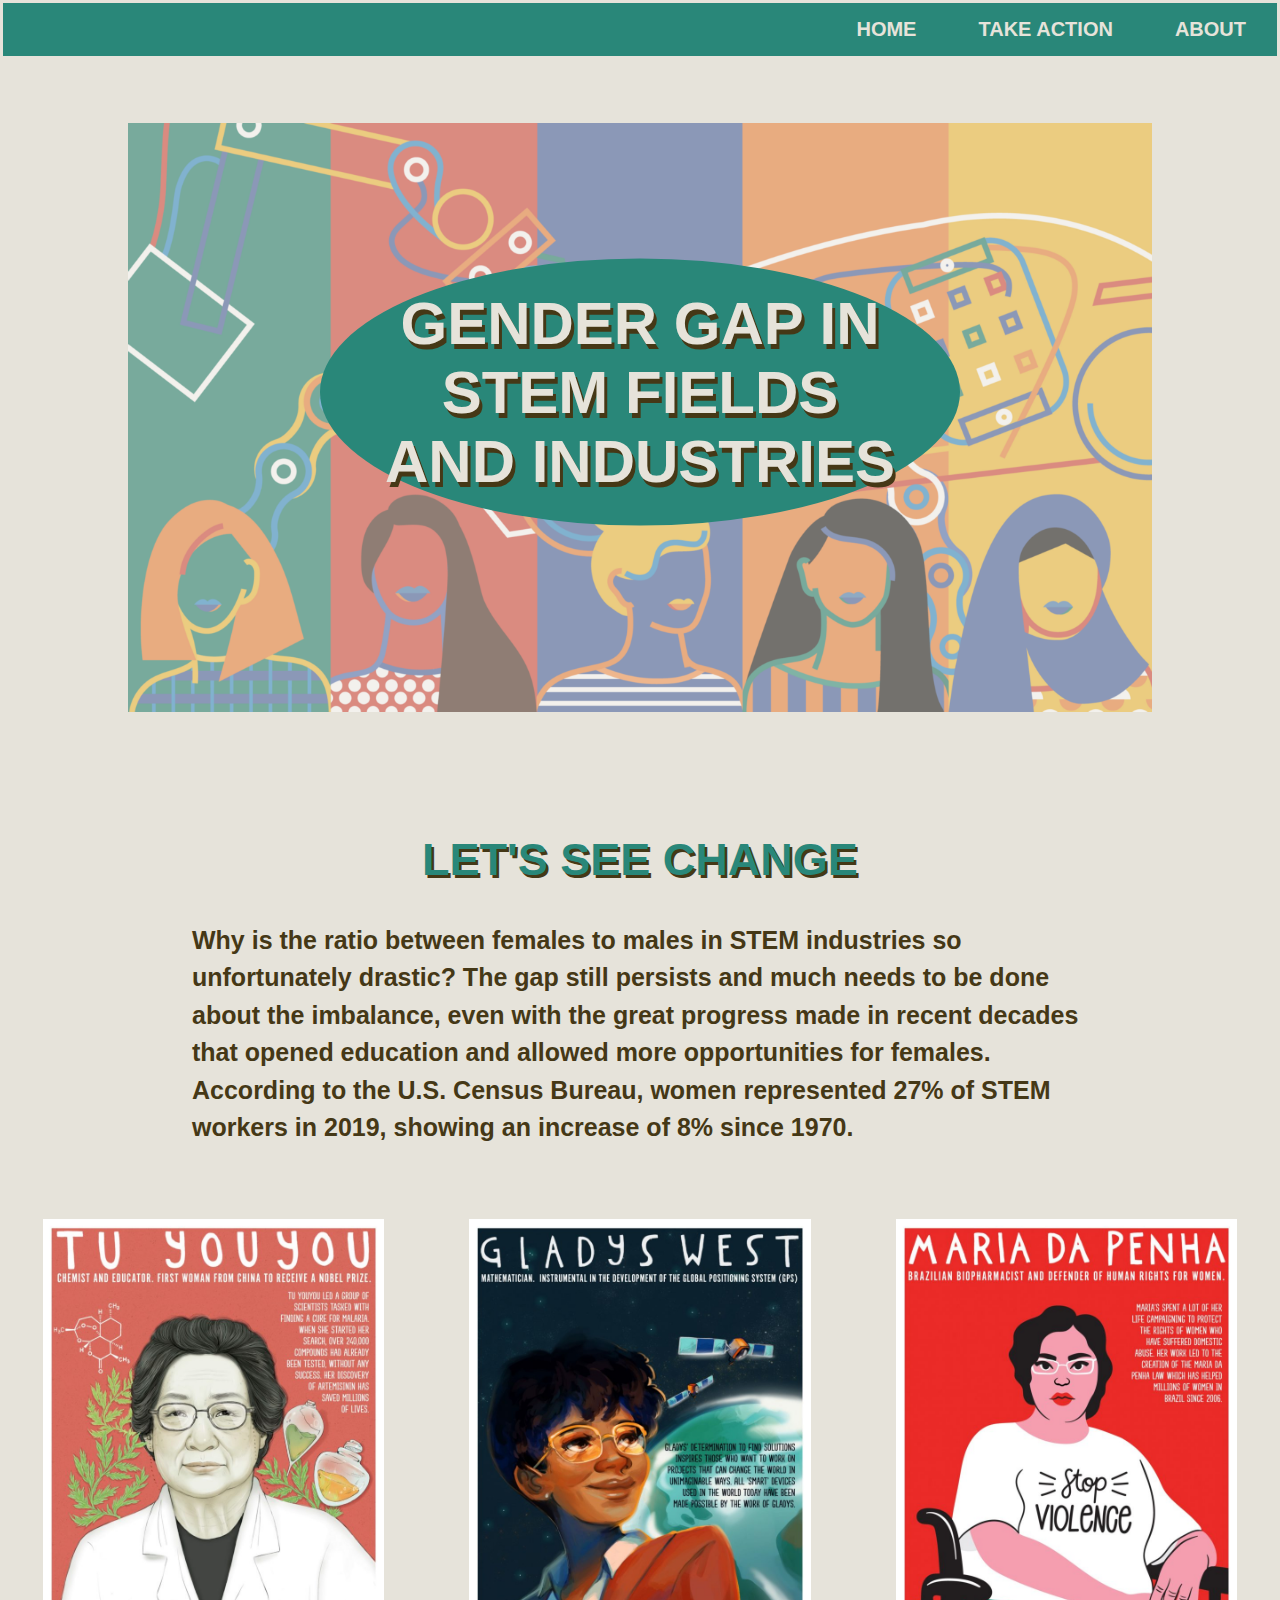
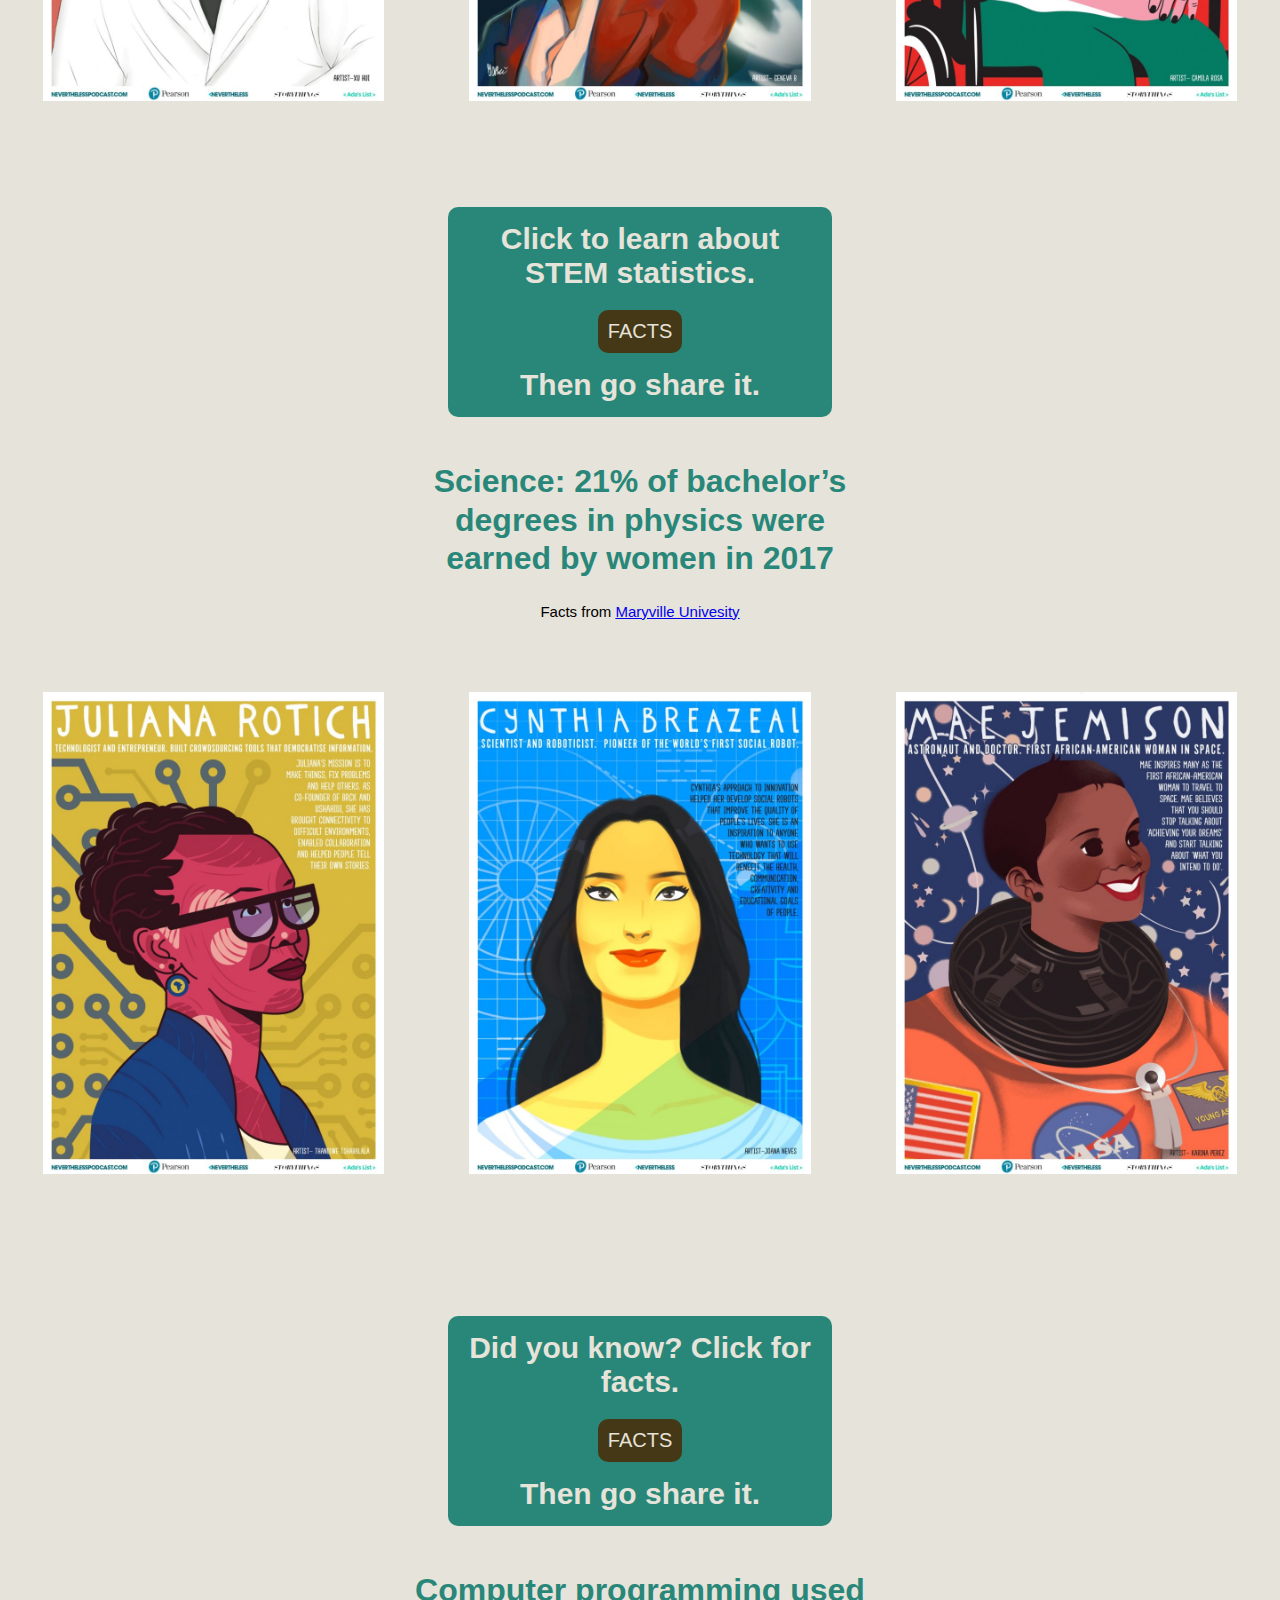
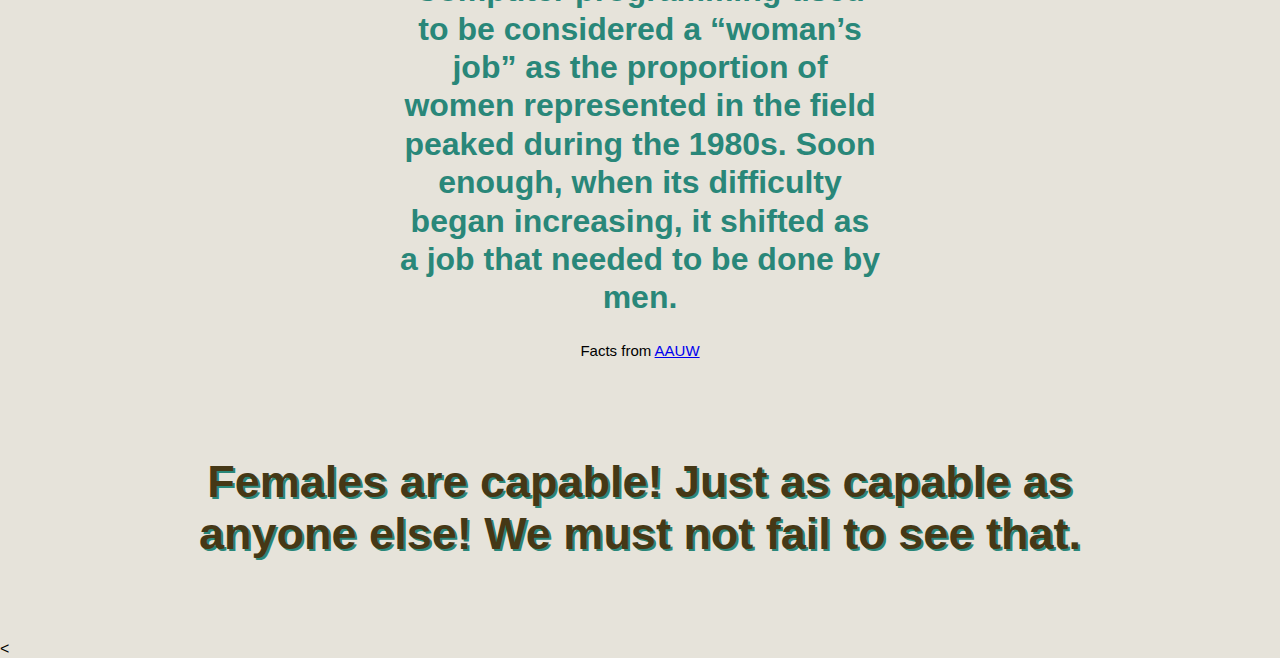
==== index.html @ 2160bc9c "Update index.html" ====
<!DOCTYPE html>
<html lang="en">
  <head>
    <title>Gender Gap in STEM</title>
    <meta charset="utf-8" />
    <meta http-equiv="X-UA-Compatible" content="IE=edge" />
    <meta name="viewport" content="width=device-width, initial-scale=1" />

    <!-- import the webpage's stylesheets -->
    <link rel="stylesheet" href="style.css" />
    <script src="script.js" type="text/javascript"></script>

  </head>

<!-- NAV BAR -->
	<nav>
      <ul class="nav-bar">
        <li class="nav-item"><a href="about.html">About</a></li>
        <li class="nav-item"><a href="take-action.html">Take Action</a></li>
        <li class="nav-item"><a href="index.html">Home</a></li>
      </ul>
    </nav>


<!-- HEADER SCREEN (IMAGES? QU0TE?) -->
<body>

<div class="container">
  <img src="assets/STEMBanner.png" alt="Image of Women in Stem lined up" style="width:80%;">
  <div class="centered"><p>GENDER GAP IN STEM FIELDS AND INDUSTRIES</p>
	</div>
</div>

<br><br><br>
<br><br><br>
	
<!-- TEXT INFO  -->
<p class="subtitle">Let's See Change</p>
<br><br> 

<p class="information">Why is the ratio between females to males in STEM industries so unfortunately drastic? The gap still persists and much needs to be done about the imbalance, even with the great progress made in recent decades that opened education and allowed more opportunities for females. According to the U.S. Census Bureau, women represented 27% of STEM workers in 2019, showing an increase of 8% since 1970.</p>

<br><br>
<br><br>

<!-- ROW OF IMAGES --> 
	
<div class="row">
	<div class="item">
		<img src="assets/tuYouyou.jpg" style="width:80%">
	</div>

	<div class="item">
		<img src="assets/gladysWest.jpg" style="width:80%">
	</div>

	<div class="item">
		<img src="assets/mariaDaPenha.jpg" style="width:80%">
	</div>
</div>

<br><br>
<br><br>

<!-- STATISTICS FACT GENERATOR  -->

<div class="generatorFact">
  <p>Click to learn about STEM statistics.</p>
	<button id="factBtn">FACTS</button>
  <p>Then go share it.</p>
</div>
	
        <p id="fact">Science: 21% of bachelor’s degrees in physics were earned by women in 2017</p>
        <p class="attribution">Facts from <a href="https://online.maryville.edu/blog/women-in-stem-a-guide-to-bridging-the-gender-gap/">Maryville Univesity</a></p>

<br><br>
<br><br>

<!-- ROW OF IMAGES -->
	
<div class="row">
	<div class="item">
		<img src="assets/julianaRotich.jpg" style="width:80%">
	</div>

	<div class="item">
		<img src="assets/cynthiaBreazeal.jpg" style="width:80%">
	</div>

	<div class="item">
		<img src="assets/maeCJemison.jpg" style="width:80%">
	</div>
</div>

<br><br><br>
<br><br><br>
	
<!-- DID YOU KNOW? FACT GENERATOR -->

<div class="generatorFact2">
  <p>Did you know? Click for facts.</p>
	<button id="factBtn2">FACTS</button>
  <p>Then go share it.</p>
</div>
	
        <p id="fact2">Computer programming used to be considered a “woman’s job” as the proportion of women represented in the field peaked during the 1980s. Soon enough, when its difficulty began increasing, it shifted as a job that needed to be done by men. 
</p>
        <p class="attribution2">Facts from <a href="https://www.aauw.org/resources/research/the-stem-gap/">AAUW</a></p>
</body>
</html>

<br><br>
<br><br>

<!-- ENDING -->

<p class="bold">Females are capable! Just as capable as anyone else! We must not fail to see that.</p>

<br><br>
<br><
---- style.css ----
* {
	margin:0px;
	padding:0px;
	font-family:"Roboto Mono", sans-serif;
}

body {
	background-color: #E6E3DA;
}


/* STYLE NAV BAR */
ul.nav-bar {
	list-style-type: none;
	overflow:hidden;
	
	background-color:#298779;
	border-style:solid;
	border-color:#E6E3DA;
}

li.nav-item {
	display:inline;
	float:right;
	padding: 15px;
}

li.nav-item a {
	font-size: 20px;
	color: #E6E3DA;

	padding-top: 14px;
	padding-bottom: 14px;
	padding-left:16px;
	padding-right:16px;
	text-decoration:none;
	text-transform: uppercase;
	font-weight:bold;
}

li.nav-item a:hover {
	background-color:#E6E3DA;
	color:#298779;
}

/* CONTAINER HOLDING THE IMAGE AND THE TEXT */
.container img{
	height:50%;
	padding-top:5%;
	opacity:0.5;
	object-fit:cover;
}

.container {
	font-size:60px;
  position: relative;
  text-align: center;
  color:#E6E3DA;
	font-weight:bold;
}

.container p {
	text-shadow: 3px 5px #453816;
	border-radius:50%;
	padding:30px 60px;
	background-color:#298779;
	
}

.centered {
  position: absolute;
  top: 50%;
  left: 50%;
  transform: translate(-50%, -50%);
}

/* STYLE HOME PAGE TEXT INFORMATION */
.subtitle {
	text-shadow: 2.5px 3px #453816;
	font-weight:bold;
	color:#298779;
	font-size:45px;
	text-transform:uppercase;
	text-align:center;
	margin:0% 25%;
}

.information {
	font-weight:bold;
	color:#453816;
	font-size:25px;
	margin: 0% 15%;
	line-height:1.5em;
}

/* STYLE BUTTONS */
#factBtn {
	text-align:center;
	background:#453816;
	border-style:none;
	border-radius:10px;

	padding: 10px;
	margin-top:20px;
	margin-bottom:15px;

	color:#E6E3DA;
	font-size: 20px;
}

/* STATISTICS GENERATOR */

.generatorFact {
	text-align:center;
	font-weight:bold;
	background:#298779;
	border-radius:10px;
	border-style: none;

	padding:15px;

	margin-top:30px;
	margin-left:35%;
	margin-right:35%;

	font-size:30px;
	color:#E6E3DA;
}

#fact {
	border-style:none;
	padding:15px;
	
	margin-top:30px;
	margin-left:30%;
	margin-right:30%;

	font-size:2em;
	text-align:center;
	line-height:1.2em;
	color:#298779;
	font-weight:bold;
	
}

.attribution {
  font-size: 15px;
  text-align: center;
  padding-top: 10px;
}

/* ROW OF IMAGES */
.row {
	display:flex;
	flex-direction:row;
	flex-wrap:nowrap;
}

.item {
	flex-basis:33.33%;
	text-align:center;
}

/* FACT GENERATOR */
#factBtn2 {
	text-align:center;
	background:#453816;
	border-style:none;
	border-radius:10px;

	padding: 10px;
	margin-top:20px;
	margin-bottom:15px;

	color:#E6E3DA;
	font-size: 20px;
}

.generatorFact2 {
	text-align:center;
	font-weight:bold;
	background:#298779;
	border-radius:10px;
	border-style: none;

	padding:15px;

	margin-top:30px;
	margin-left:35%;
	margin-right:35%;

	font-size:30px;
	color:#E6E3DA;
}

#fact2 {
	border-style:none;
	padding:15px;
	
	margin-top:30px;
	margin-left:30%;
	margin-right:30%;

	font-size:2em;
	text-align:center;
	line-height:1.2em;
	color:#298779;
	font-weight:bold;
	
}

.attribution2 {
  font-size: 15px;
  text-align: center;
  padding-top: 10px;
}

/* ENDING OF HOME PAGE */

.bold {
	font-size:45px;
	font-weight:bold;
	text-shadow: 2px 2px #298779;
	color:#453816;
	text-align:center;
	margin: 2% 15%;	
}

/* TAKE ACTION PAGE */

.actionPic {
	text-align:center;
}

/* STYLE MISC */
.resources {
  margin-top: 10px;
  margin-left: 20%;
  margin-right: 20%;
}

.resources li {
	font-weight:bold;
  margin-bottom: 15px;
	font-size:23px;
	color:#453816;
}

/* MEDIA QUERIES  - Includes Make it responsive Key Feature */
@media screen and (max-width: 850px) { /* Breakpoint 1 */
  .row {
    flex-wrap: wrap; 
  }

  header {
    padding-left: 20%;
    padding-right: 20%;
  }

  main { 
  margin-left: 5%;
  margin-right: 5%;          
  }
  
  .generatorFact, #fact {
  margin-top: 30px;
  margin-left: 15%;
  margin-right: 15%;
  }

  #fact {
  font-size: 1.5em;
  }

}

/* GENERATE EMAIL */

.scriptQues {
  background: #298779;
  border-radius: 10px;
	font-weight:bold;

  margin-top: 5%;
  margin-left: 30%;
  margin-right: 30%;

  font-size: 22px;
  color: #E6E3DA;
}

.scriptItem{
  margin-top: 10px;
  margin-bottom: 10px;
  margin-left: 15px;
  margin-right: 10px;

  padding-top: 20px;
  padding-left: 20px;
  padding-right: 20px;

}

input {
  border-style: none;
  border-radius: 5px;
  width: 60%;
}

#scriptBtn {
	font-weight:bold;
  background: #453816;
  border-style: none;
  border-radius: 10px;

  padding: 10px;
  margin-top: 15px;
  margin-bottom: 15px;
  margin-left: 35%;
  margin-right: 35%;

  color: #E6E3DA;
  font-size: 18px;
}

#scriptReturned {
  margin-top: 5%;
  margin-left: 15%;
  margin-right: 15%;

  color: #453816;
}

#scriptReturned {
	font-size:25px;
	font-weight:bold;
  margin-top: 5%;
  margin-left: 25%;
  margin-right: 25%;
	line-height:1.5em;

  color: #453816;
}
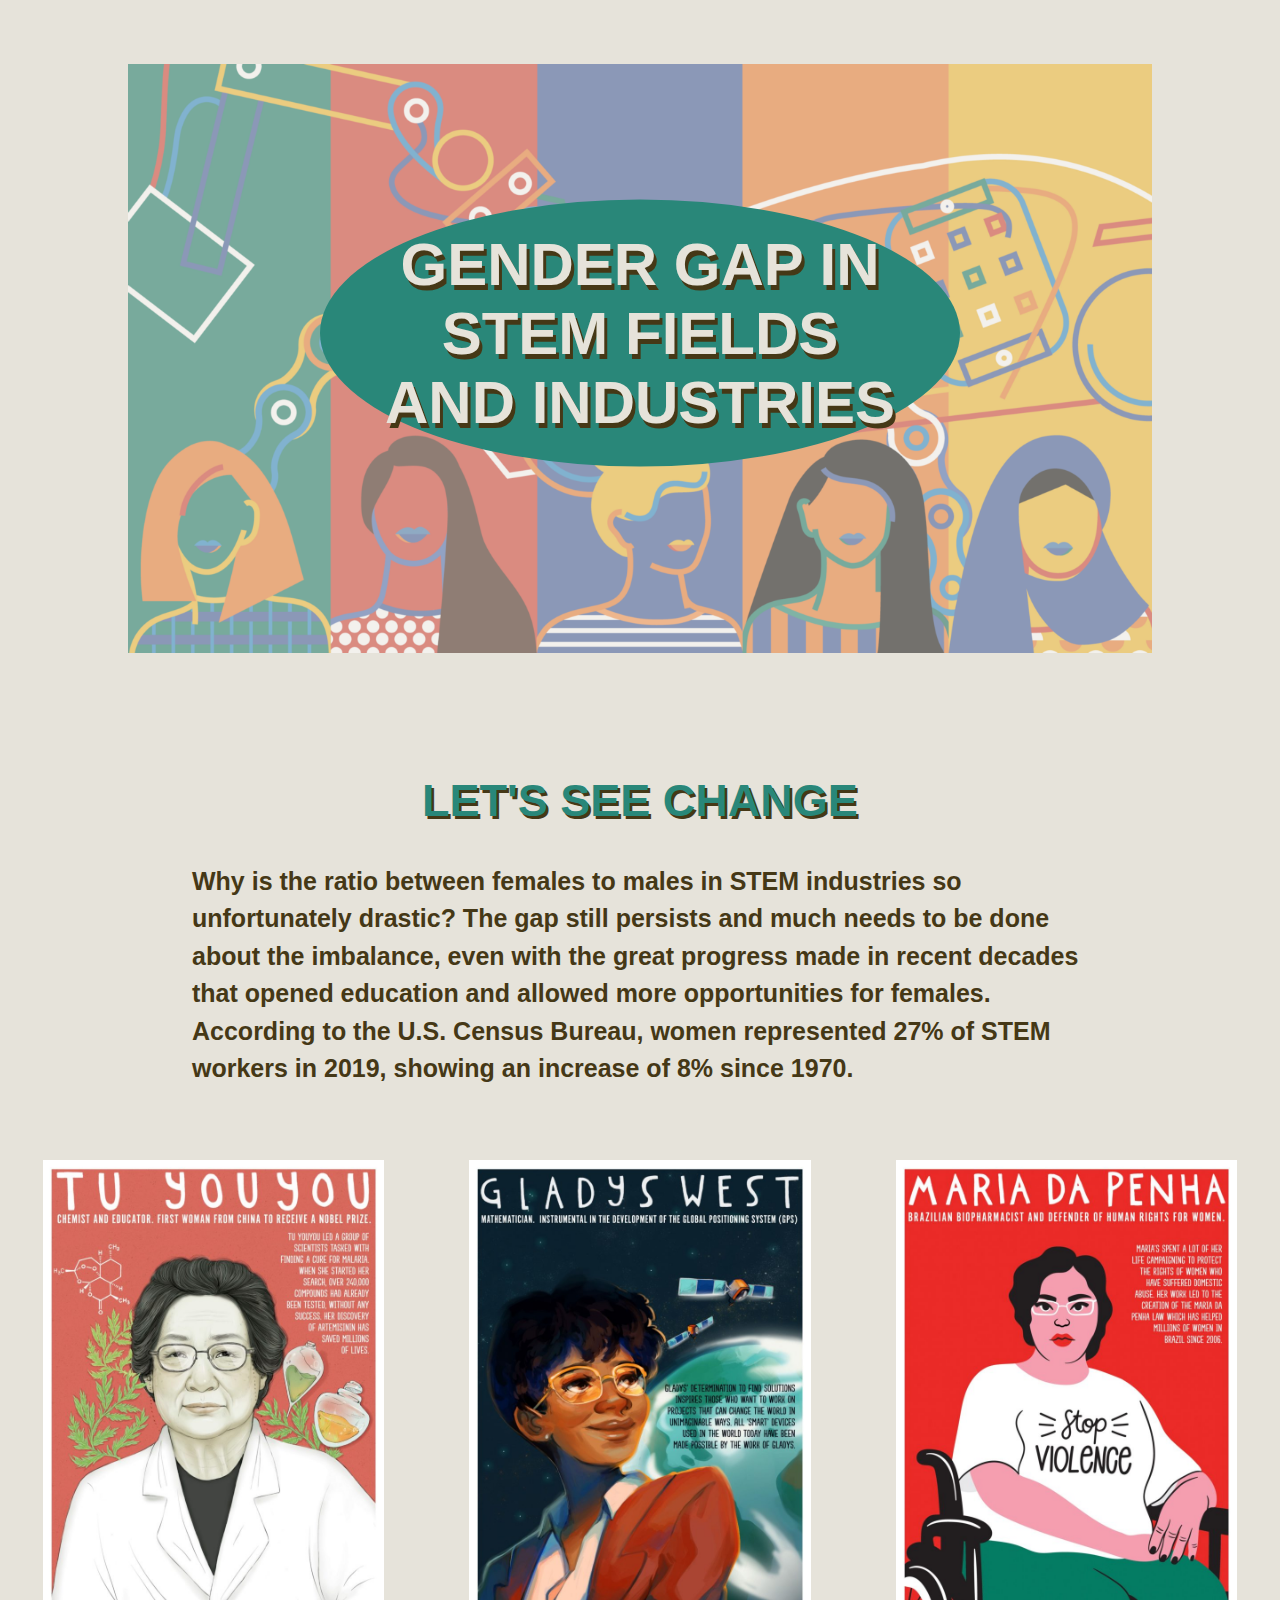
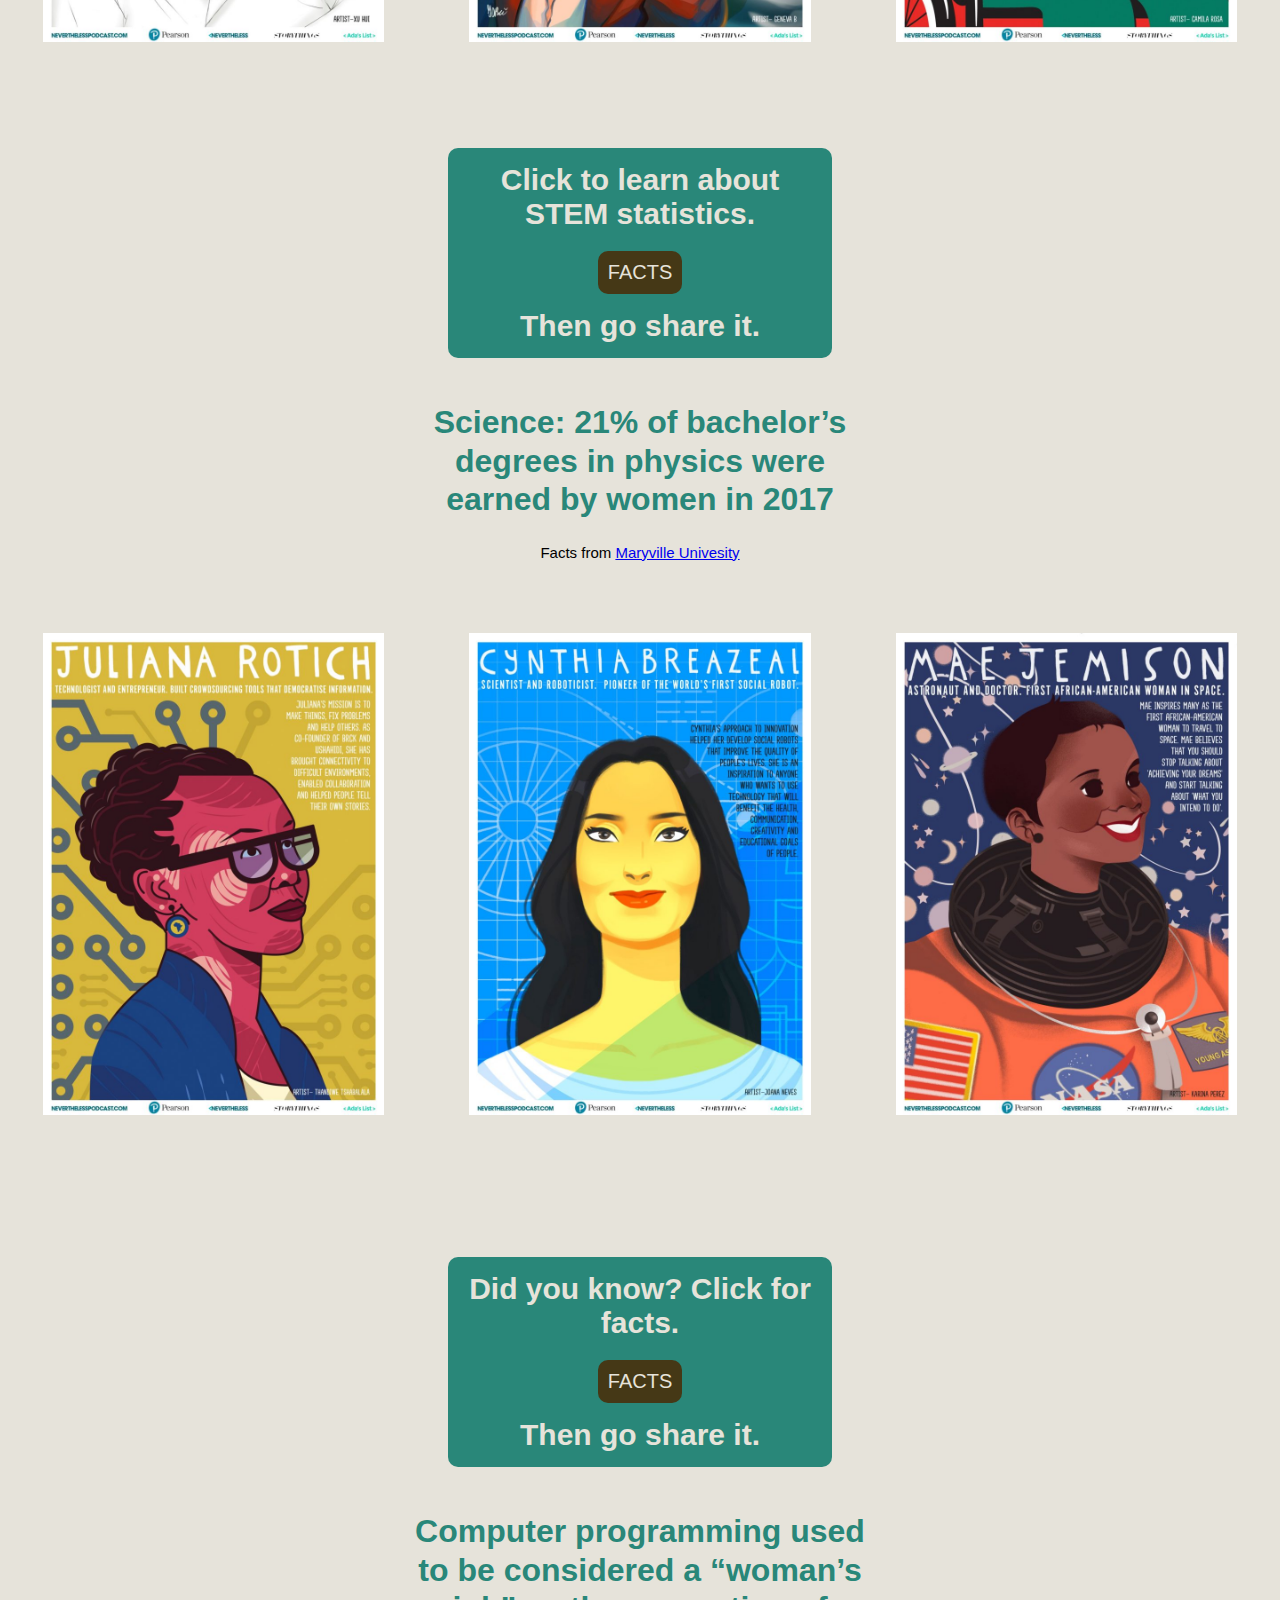
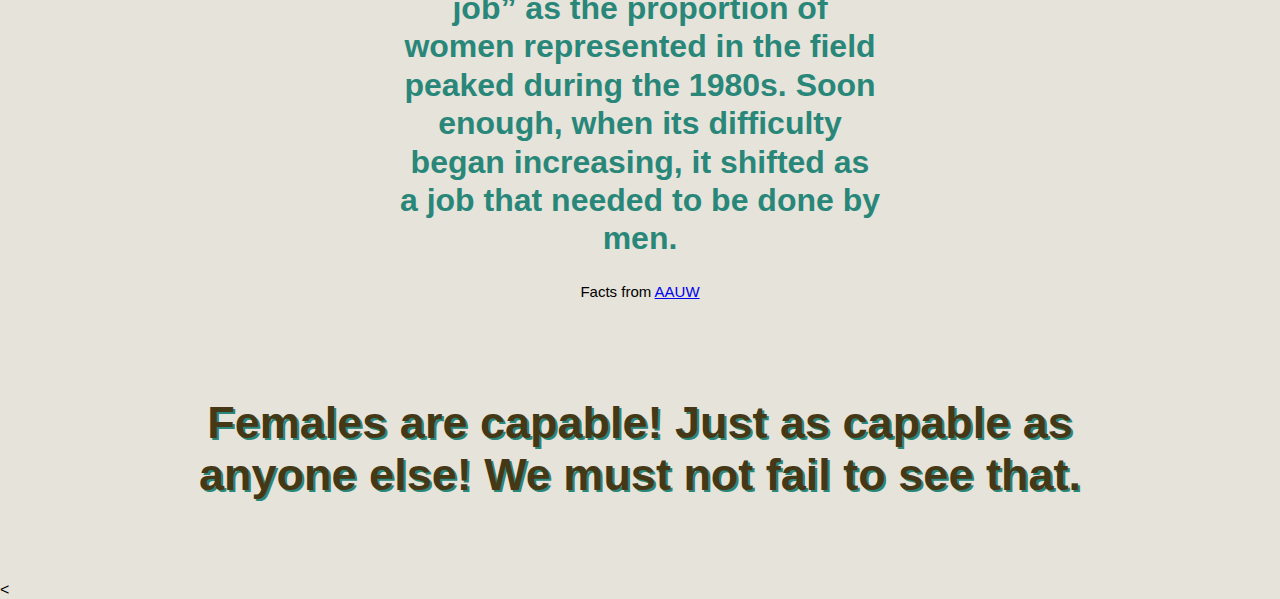
==== commit a5582279: "Update index.html" ====
--- a/index.html
+++ b/index.html
@@ -8,7 +8,7 @@
 
     <!-- import the webpage's stylesheets -->
     <link rel="stylesheet" href="style.css" />
-    <script src="script.js" type="text/javascript"></script>
+    <script src="script.js"</script>
 
   </head>
 
@@ -24,6 +24,8 @@
 
 <!-- HEADER SCREEN (IMAGES? QU0TE?) -->
 <body>
+
+<script src="script.js"</script>
 
 <div class="container">
   <img src="assets/STEMBanner.png" alt="Image of Women in Stem lined up" style="width:80%;">
@@ -71,7 +73,7 @@
 </div>
 	
         <p id="fact">Science: 21% of bachelor’s degrees in physics were earned by women in 2017</p>
-        <p class="attribution">Facts from <a href="https://online.maryville.edu/blog/women-in-stem-a-guide-to-bridging-the-gender-gap/">Maryville Univesity</a></p>
+        <p class="attribution">Facts from <a href="https://online.maryville.edu/blog/women-in-stem-a-guide-to-bridging-the-gender-gap/" target="_blank">Maryville Univesity</a></p>
 
 <br><br>
 <br><br>
@@ -105,7 +107,7 @@
 	
         <p id="fact2">Computer programming used to be considered a “woman’s job” as the proportion of women represented in the field peaked during the 1980s. Soon enough, when its difficulty began increasing, it shifted as a job that needed to be done by men. 
 </p>
-        <p class="attribution2">Facts from <a href="https://www.aauw.org/resources/research/the-stem-gap/">AAUW</a></p>
+        <p class="attribution2">Facts from <a href="https://www.aauw.org/resources/research/the-stem-gap/" target="_blank">AAUW</a></p>
 </body>
 </html>
 
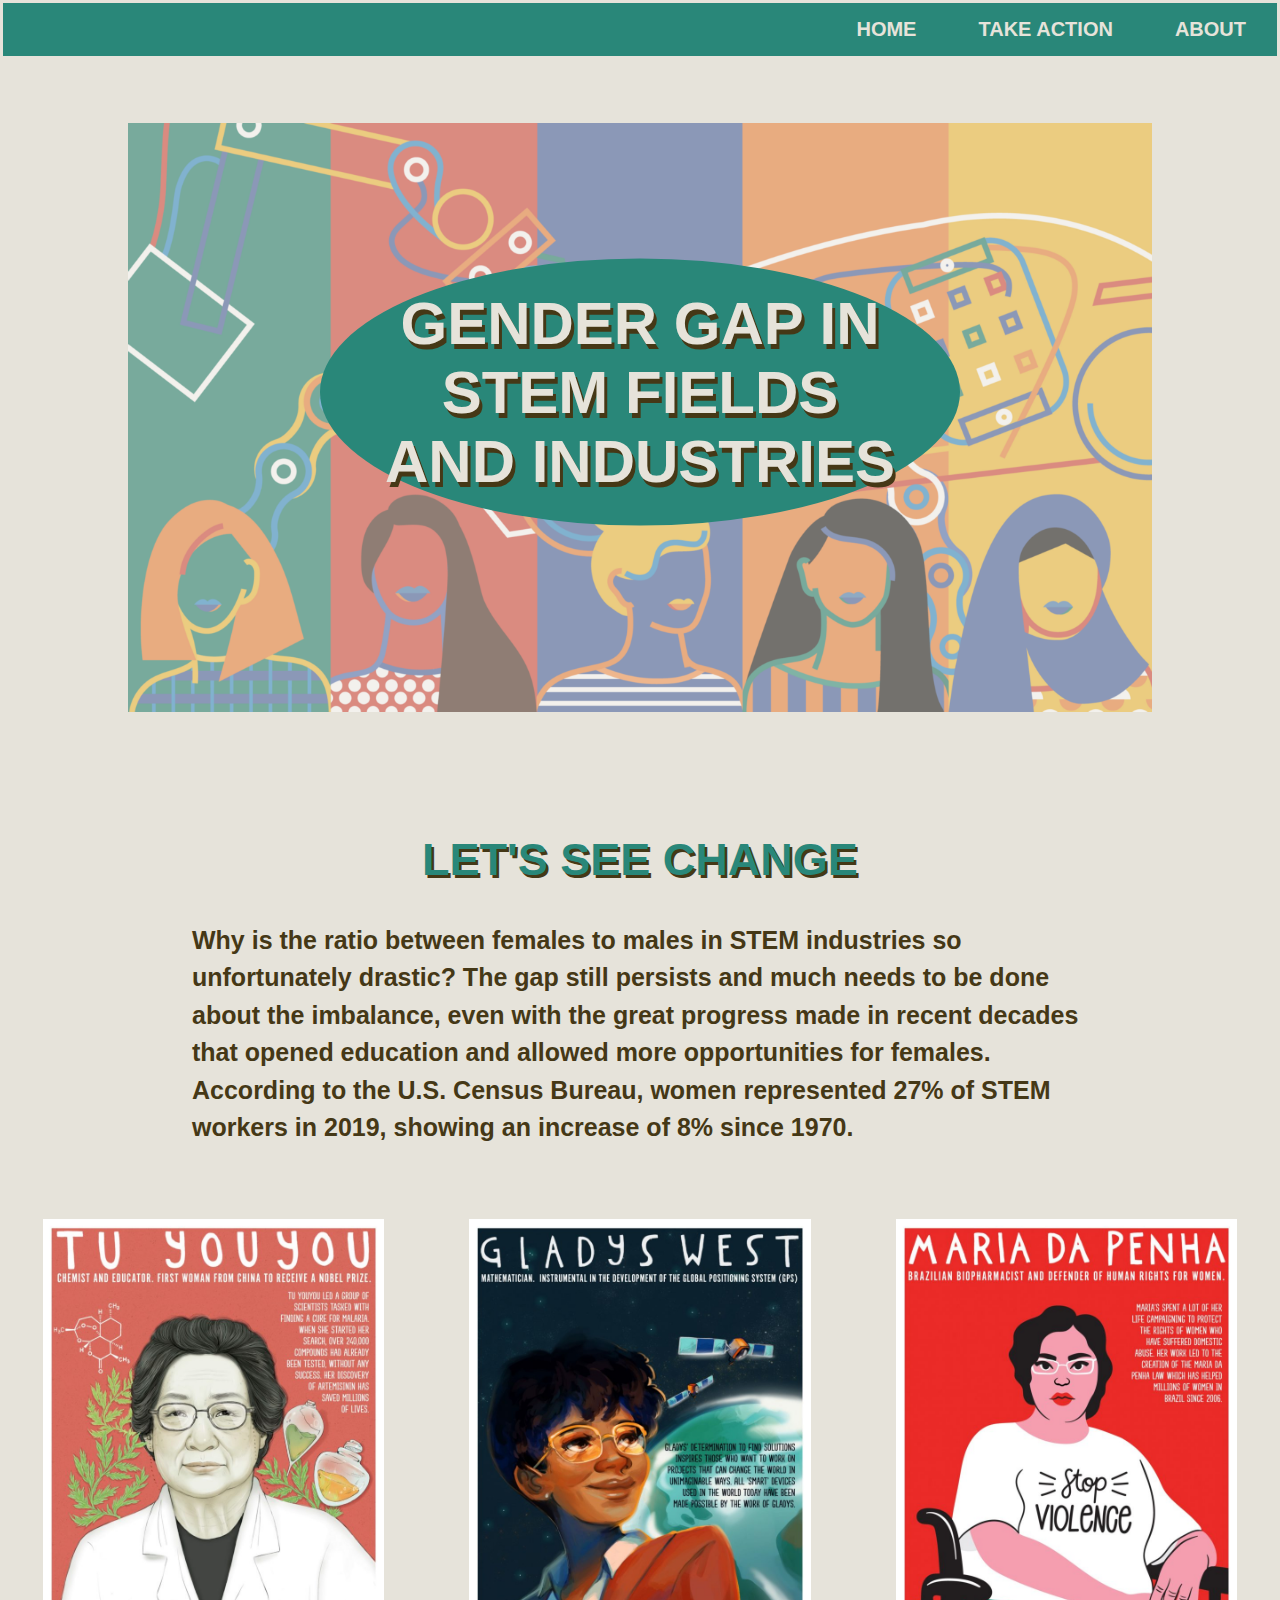
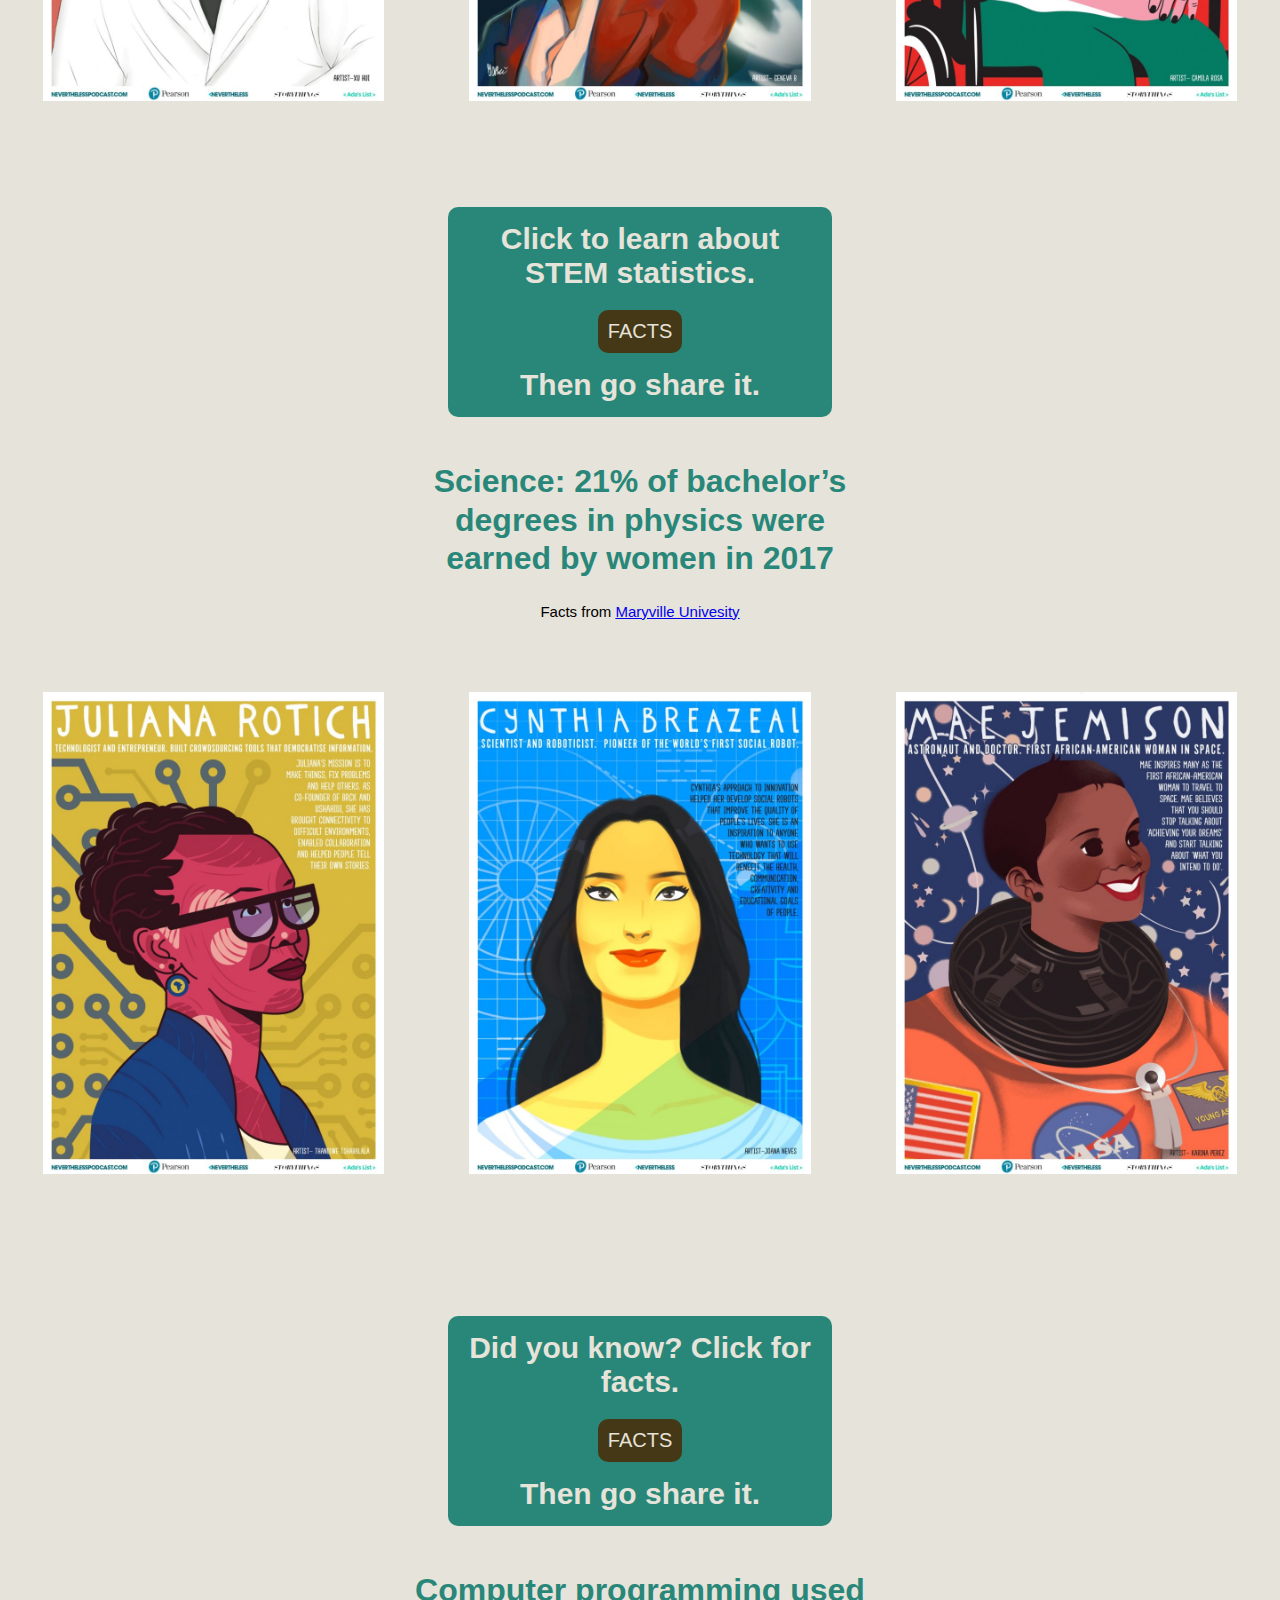
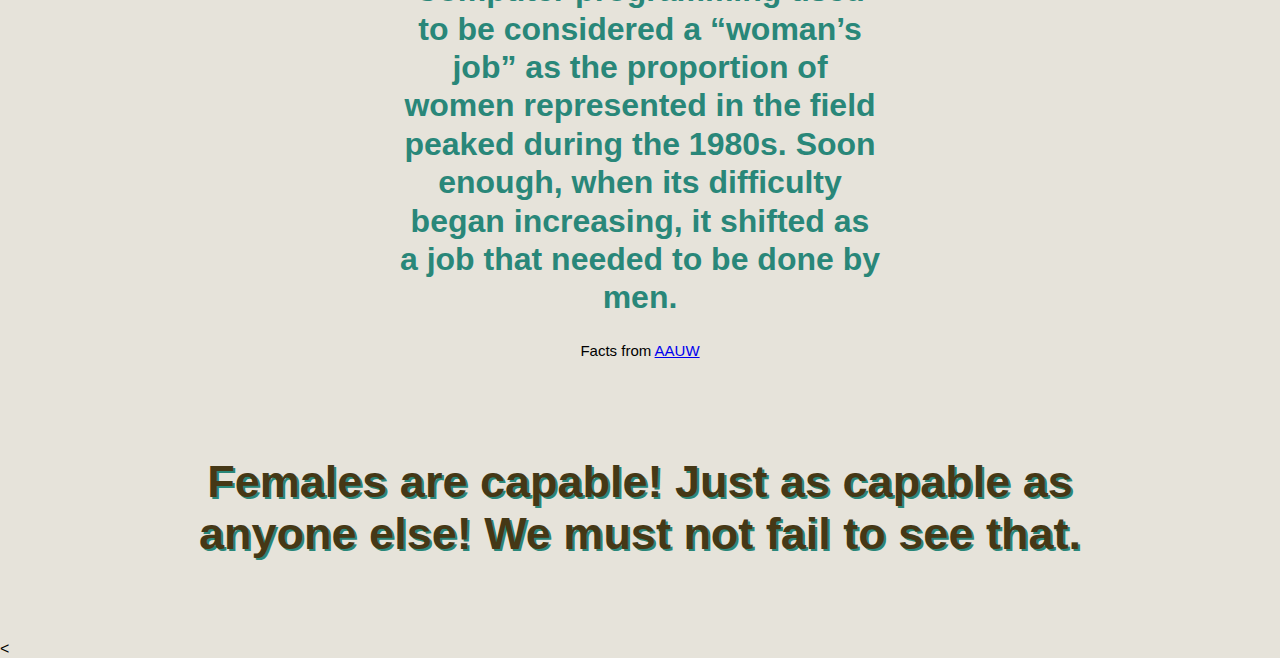
==== commit c6fd03d7: "Update index.html" ====
--- a/index.html
+++ b/index.html
@@ -8,7 +8,7 @@
 
     <!-- import the webpage's stylesheets -->
     <link rel="stylesheet" href="style.css" />
-    <script src="script.js"</script>
+    <script src="script.js"></script>
 
   </head>
 
@@ -25,7 +25,7 @@
 <!-- HEADER SCREEN (IMAGES? QU0TE?) -->
 <body>
 
-<script src="script.js"</script>
+<script src="script.js"></script>
 
 <div class="container">
   <img src="assets/STEMBanner.png" alt="Image of Women in Stem lined up" style="width:80%;">
